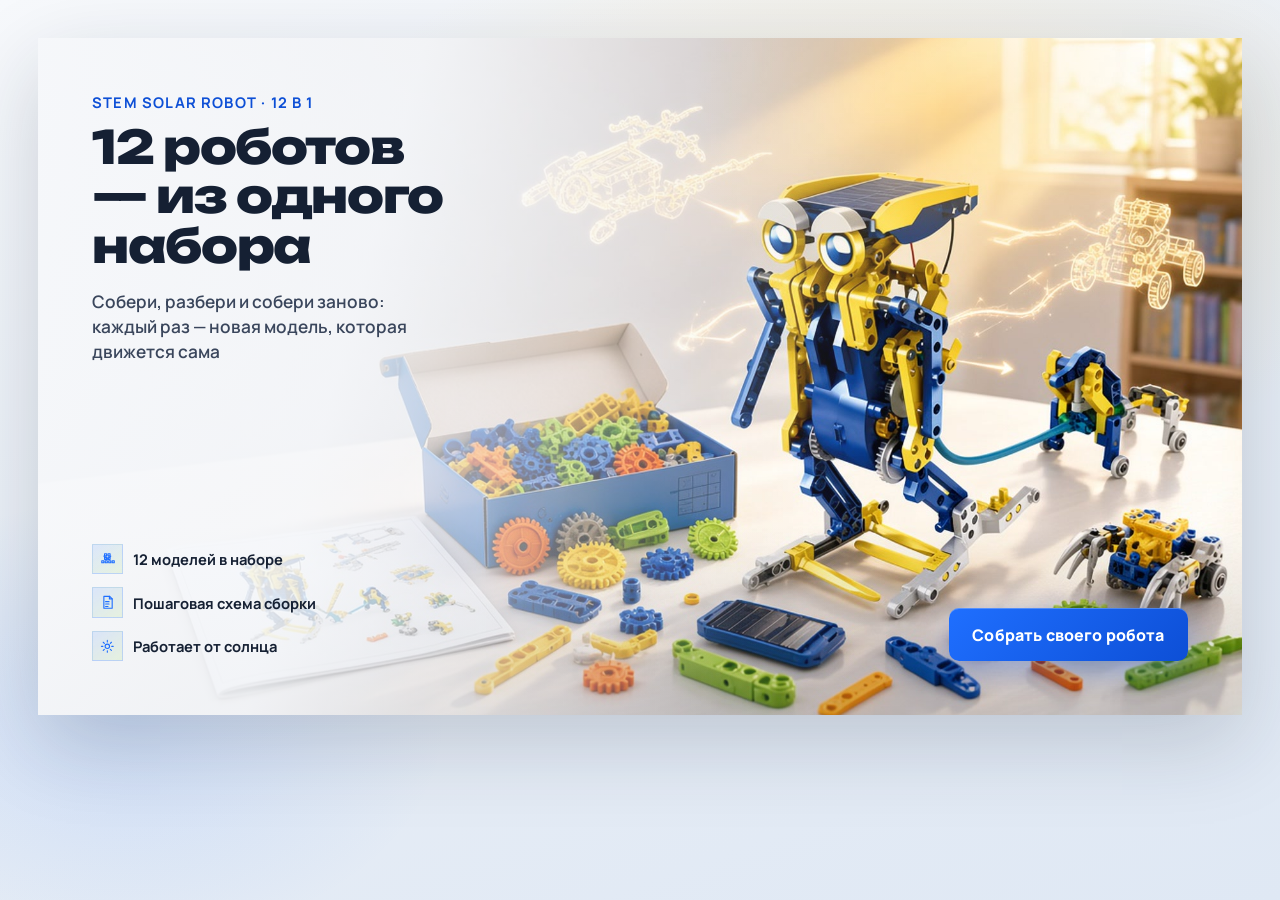
==== landing/index.html @ cdbcde7e "Add STEM Solar Robot 16:9 landing sell card Photorealistic product scene plus adaptive HTML/CSS over" ====
<!DOCTYPE html>
<html lang="ru">
<head>
  <meta charset="UTF-8" />
  <meta name="viewport" content="width=device-width, initial-scale=1" />
  <title>STEM Solar Robot 12 в 1 — продающая карточка</title>
  <link rel="preconnect" href="https://fonts.googleapis.com" />
  <link rel="preconnect" href="https://fonts.gstatic.com" crossorigin />
  <link href="https://fonts.googleapis.com/css2?family=Manrope:wght@500;600;700;800&family=Unbounded:wght@600;700;800&display=swap" rel="stylesheet" />
  <link rel="stylesheet" href="./styles.css" />
</head>
<body>
  <main class="stage" aria-label="Продающая карточка STEM Solar Robot">
    <article class="card" id="sell-card">
      <img
        class="card__photo"
        src="../assets/stem-solar-robot-scene-bg-1920x1080.jpg"
        alt="Открытый набор STEM Solar Robot 12 в 1 и собранный солнечный квадробот на детском столе"
        width="1920"
        height="1080"
      />

      <div class="card__veil" aria-hidden="true"></div>
      <div class="card__sun" aria-hidden="true"></div>

      <div class="card__content">
        <header class="card__copy">
          <p class="card__eyebrow">STEM Solar Robot · 12 в 1</p>
          <h1 class="card__title">12 роботов — из&nbsp;одного набора</h1>
          <p class="card__subtitle">
            Собери, разбери и&nbsp;собери заново: каждый раз&nbsp;— новая модель,
            которая движется сама
          </p>
        </header>

        <div class="card__footer">
          <ul class="card__features">
            <li>
              <span class="icon" aria-hidden="true">
                <svg viewBox="0 0 24 24" fill="none">
                  <path d="M8 4h3v3H8V4Zm5 0h3v3h-3V4ZM8 9h3v3H8V9Zm5 0h3v3h-3V9ZM4 14h3v3H4v-3Zm5 0h3v3H9v-3Zm5 0h3v3h-3v-3Zm5 0h3v3h-3v-3Z" stroke="currentColor" stroke-width="1.6" stroke-linejoin="round"/>
                  <path d="M7 7.5 12 12l5-4.5" stroke="currentColor" stroke-width="1.6" stroke-linecap="round"/>
                </svg>
              </span>
              <span>12 моделей в наборе</span>
            </li>
            <li>
              <span class="icon" aria-hidden="true">
                <svg viewBox="0 0 24 24" fill="none">
                  <path d="M7 3.5h8.5L19 7v13.5H7V3.5Z" stroke="currentColor" stroke-width="1.6" stroke-linejoin="round"/>
                  <path d="M15 3.5V7h4M9.5 11h5M9.5 14.5h5M9.5 18h3.5" stroke="currentColor" stroke-width="1.6" stroke-linecap="round"/>
                </svg>
              </span>
              <span>Пошаговая схема сборки</span>
            </li>
            <li>
              <span class="icon" aria-hidden="true">
                <svg viewBox="0 0 24 24" fill="none">
                  <circle cx="12" cy="12" r="3.2" stroke="currentColor" stroke-width="1.6"/>
                  <path d="M12 3.5v2.2M12 18.3v2.2M3.5 12h2.2M18.3 12h2.2M6.1 6.1l1.6 1.6M16.3 16.3l1.6 1.6M17.9 6.1l-1.6 1.6M7.7 16.3l-1.6 1.6" stroke="currentColor" stroke-width="1.6" stroke-linecap="round"/>
                </svg>
              </span>
              <span>Работает от солнца</span>
            </li>
          </ul>

          <a class="card__cta" href="#order">Собрать своего робота</a>
        </div>
      </div>
    </article>
  </main>
</body>
</html>
---- landing/styles.css ----
:root {
  --white: #ffffff;
  --fog: #eef2f6;
  --ink: #152033;
  --ink-soft: #3a465c;
  --sun: #ffc857;
  --electric: #1f6fff;
  --electric-deep: #0d4fd6;
  --orange: #ff6b2c;
  --lime: #8fd94a;
  --card-radius: 0;
  --shadow: 0 28px 80px rgba(21, 32, 51, 0.18);
}

*,
*::before,
*::after {
  box-sizing: border-box;
}

html,
body {
  margin: 0;
  min-height: 100%;
}

body {
  font-family: "Manrope", sans-serif;
  color: var(--ink);
  background:
    radial-gradient(ellipse 80% 60% at 70% 20%, rgba(255, 200, 87, 0.22), transparent 55%),
    radial-gradient(ellipse 50% 50% at 10% 80%, rgba(31, 111, 255, 0.12), transparent 50%),
    linear-gradient(160deg, #f7f9fc 0%, #e8eef6 45%, #dfe8f4 100%);
  display: grid;
  place-items: center;
  padding: clamp(16px, 3vw, 40px);
}

.stage {
  width: min(100%, 1280px);
}

.card {
  position: relative;
  aspect-ratio: 16 / 9;
  overflow: hidden;
  border-radius: var(--card-radius);
  box-shadow: var(--shadow);
  isolation: isolate;
  background: var(--fog);
}

.card__photo {
  position: absolute;
  inset: 0;
  width: 100%;
  height: 100%;
  object-fit: cover;
  object-position: 58% center;
  z-index: 0;
  transform: scale(1.02);
  animation: drift 14s ease-in-out infinite alternate;
}

.card__veil {
  position: absolute;
  inset: 0;
  z-index: 1;
  pointer-events: none;
  background:
    linear-gradient(
      105deg,
      rgba(247, 249, 252, 0.96) 0%,
      rgba(247, 249, 252, 0.88) 28%,
      rgba(247, 249, 252, 0.42) 48%,
      rgba(247, 249, 252, 0.08) 62%,
      transparent 72%
    ),
    linear-gradient(
      to top,
      rgba(21, 32, 51, 0.18) 0%,
      transparent 28%
    );
}

.card__sun {
  position: absolute;
  top: -8%;
  right: 8%;
  width: 42%;
  height: 48%;
  z-index: 1;
  pointer-events: none;
  background: radial-gradient(
    circle at 60% 40%,
    rgba(255, 200, 87, 0.45) 0%,
    rgba(255, 200, 87, 0.12) 35%,
    transparent 70%
  );
  animation: sunPulse 5.5s ease-in-out infinite;
}

.card__content {
  position: relative;
  z-index: 2;
  height: 100%;
  display: grid;
  grid-template-rows: 1fr auto;
  gap: clamp(12px, 2.2vw, 28px);
  padding: clamp(22px, 4.2vw, 64px);
}

.card__copy {
  max-width: min(52%, 560px);
}

.card__eyebrow {
  margin: 0 0 0.65em;
  font-family: "Manrope", sans-serif;
  font-size: clamp(0.7rem, 1.15vw, 0.95rem);
  font-weight: 700;
  letter-spacing: 0.08em;
  text-transform: uppercase;
  color: var(--electric-deep);
  opacity: 0;
  animation: riseIn 0.7s ease 0.1s forwards;
}

.card__title {
  margin: 0;
  max-width: 11ch;
  font-family: "Unbounded", sans-serif;
  font-weight: 800;
  font-size: clamp(1.55rem, 3.6vw, 3.35rem);
  line-height: 1.08;
  letter-spacing: -0.03em;
  color: var(--ink);
  text-wrap: balance;
  opacity: 0;
  animation: riseIn 0.8s ease 0.2s forwards;
}

.card__subtitle {
  margin: clamp(10px, 1.4vw, 18px) 0 0;
  max-width: 34ch;
  font-size: clamp(0.85rem, 1.35vw, 1.15rem);
  font-weight: 600;
  line-height: 1.45;
  color: var(--ink-soft);
  text-wrap: pretty;
  opacity: 0;
  animation: riseIn 0.8s ease 0.35s forwards;
}

.card__footer {
  display: flex;
  align-items: flex-end;
  justify-content: space-between;
  gap: clamp(16px, 3vw, 40px);
  width: 100%;
}

.card__features {
  list-style: none;
  margin: 0;
  padding: 0;
  display: grid;
  gap: clamp(8px, 1vw, 14px);
  max-width: 42%;
  opacity: 0;
  animation: riseIn 0.75s ease 0.5s forwards;
}

.card__features li {
  display: flex;
  align-items: center;
  gap: 0.7em;
  font-size: clamp(0.78rem, 1.15vw, 1rem);
  font-weight: 700;
  color: var(--ink);
}

.icon {
  flex: 0 0 auto;
  width: clamp(28px, 2.4vw, 36px);
  height: clamp(28px, 2.4vw, 36px);
  display: grid;
  place-items: center;
  color: var(--electric);
  background: linear-gradient(145deg, rgba(31, 111, 255, 0.12), rgba(143, 217, 74, 0.14));
  border: 1px solid rgba(31, 111, 255, 0.18);
}

.icon svg {
  width: 58%;
  height: 58%;
}

.card__cta {
  flex: 0 0 auto;
  display: inline-flex;
  align-items: center;
  justify-content: center;
  min-height: clamp(42px, 4.2vw, 56px);
  padding: 0.7em 1.45em;
  margin-left: auto;
  border-radius: 10px;
  background: linear-gradient(135deg, var(--electric) 0%, var(--electric-deep) 100%);
  color: var(--white);
  font-family: "Manrope", sans-serif;
  font-size: clamp(0.86rem, 1.25vw, 1.05rem);
  font-weight: 800;
  letter-spacing: 0.01em;
  text-decoration: none;
  box-shadow:
    0 10px 28px rgba(13, 79, 214, 0.35),
    inset 0 1px 0 rgba(255, 255, 255, 0.25);
  transition: transform 0.2s ease, box-shadow 0.2s ease, filter 0.2s ease;
  opacity: 0;
  animation: riseIn 0.75s ease 0.65s forwards, ctaGlow 3.2s ease-in-out 1.2s infinite;
}

.card__cta:hover,
.card__cta:focus-visible {
  transform: translateY(-2px);
  filter: brightness(1.05);
  box-shadow:
    0 14px 34px rgba(13, 79, 214, 0.42),
    inset 0 1px 0 rgba(255, 255, 255, 0.28);
  outline: none;
}

.card__cta:focus-visible {
  outline: 3px solid rgba(255, 107, 44, 0.7);
  outline-offset: 3px;
}

@keyframes riseIn {
  from {
    opacity: 0;
    transform: translateY(14px);
  }
  to {
    opacity: 1;
    transform: translateY(0);
  }
}

@keyframes sunPulse {
  0%,
  100% {
    opacity: 0.75;
    transform: scale(1);
  }
  50% {
    opacity: 1;
    transform: scale(1.06);
  }
}

@keyframes drift {
  from {
    transform: scale(1.02) translate3d(0, 0, 0);
  }
  to {
    transform: scale(1.05) translate3d(-1.2%, 0.6%, 0);
  }
}

@keyframes ctaGlow {
  0%,
  100% {
    box-shadow:
      0 10px 28px rgba(13, 79, 214, 0.35),
      inset 0 1px 0 rgba(255, 255, 255, 0.25);
  }
  50% {
    box-shadow:
      0 12px 34px rgba(13, 79, 214, 0.48),
      0 0 0 4px rgba(31, 111, 255, 0.12),
      inset 0 1px 0 rgba(255, 255, 255, 0.28);
  }
}

@media (max-width: 720px) {
  .card {
    aspect-ratio: auto;
    min-height: 560px;
  }

  .card__photo {
    object-position: 72% 40%;
  }

  .card__content {
    padding-right: clamp(18px, 5vw, 28px);
    padding-top: clamp(18px, 5vw, 28px);
    background: linear-gradient(
      to bottom,
      rgba(247, 249, 252, 0.92) 0%,
      rgba(247, 249, 252, 0.72) 55%,
      rgba(247, 249, 252, 0.35) 100%
    );
  }

  .card__title {
    max-width: 14ch;
  }

  .card__footer {
    flex-direction: column;
    align-items: stretch;
  }

  .card__features {
    max-width: none;
  }

  .card__cta {
    width: 100%;
    margin-left: 0;
  }
}

@media (prefers-reduced-motion: reduce) {
  .card__photo,
  .card__sun,
  .card__eyebrow,
  .card__title,
  .card__subtitle,
  .card__features,
  .card__cta {
    animation: none;
    opacity: 1;
    transform: none;
  }
}
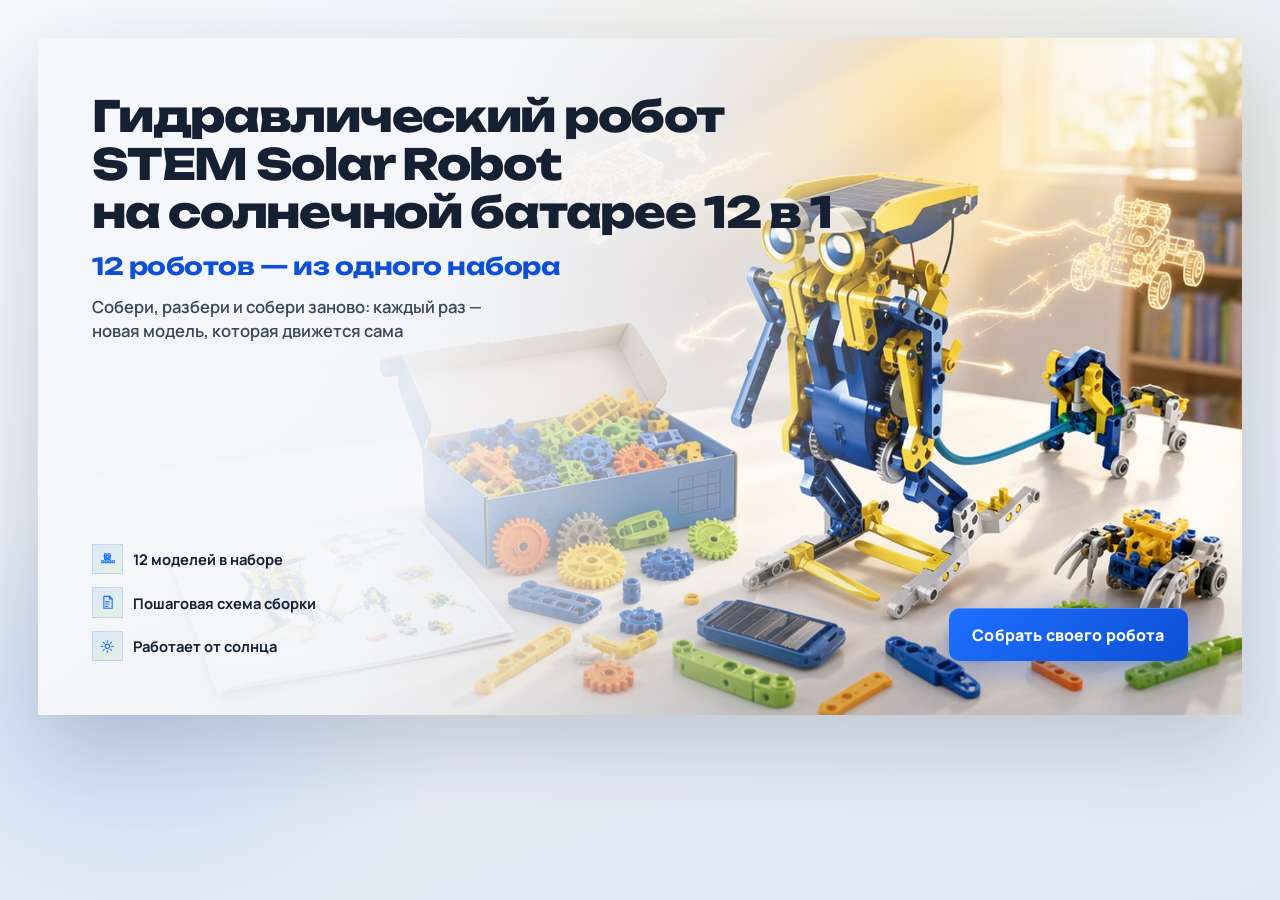
==== commit a9d673a1: "Enlarge product name as top headline on sell card Use «Гидравлический робот STEM Solar Robot на солн" ====
--- a/landing/index.html
+++ b/landing/index.html
@@ -3,7 +3,7 @@
 <head>
   <meta charset="UTF-8" />
   <meta name="viewport" content="width=device-width, initial-scale=1" />
-  <title>STEM Solar Robot 12 в 1 — продающая карточка</title>
+  <title>Гидравлический робот STEM Solar Robot на солнечной батарее 12 в 1</title>
   <link rel="preconnect" href="https://fonts.googleapis.com" />
   <link rel="preconnect" href="https://fonts.gstatic.com" crossorigin />
   <link href="https://fonts.googleapis.com/css2?family=Manrope:wght@500;600;700;800&family=Unbounded:wght@600;700;800&display=swap" rel="stylesheet" />
@@ -25,8 +25,10 @@
 
       <div class="card__content">
         <header class="card__copy">
-          <p class="card__eyebrow">STEM Solar Robot · 12 в 1</p>
-          <h1 class="card__title">12 роботов — из&nbsp;одного набора</h1>
+          <h1 class="card__title">
+            Гидравлический робот STEM Solar Robot на&nbsp;солнечной батарее 12&nbsp;в&nbsp;1
+          </h1>
+          <p class="card__lead">12 роботов — из&nbsp;одного набора</p>
           <p class="card__subtitle">
             Собери, разбери и&nbsp;собери заново: каждый раз&nbsp;— новая модель,
             которая движется сама
--- a/landing/styles.css
+++ b/landing/styles.css
@@ -70,11 +70,16 @@
   background:
     linear-gradient(
       105deg,
-      rgba(247, 249, 252, 0.96) 0%,
-      rgba(247, 249, 252, 0.88) 28%,
-      rgba(247, 249, 252, 0.42) 48%,
-      rgba(247, 249, 252, 0.08) 62%,
-      transparent 72%
+      rgba(247, 249, 252, 0.97) 0%,
+      rgba(247, 249, 252, 0.9) 34%,
+      rgba(247, 249, 252, 0.48) 54%,
+      rgba(247, 249, 252, 0.1) 68%,
+      transparent 78%
+    ),
+    linear-gradient(
+      to bottom,
+      rgba(247, 249, 252, 0.55) 0%,
+      transparent 32%
     ),
     linear-gradient(
       to top,
@@ -111,45 +116,46 @@
 }
 
 .card__copy {
-  max-width: min(52%, 560px);
-}
-
-.card__eyebrow {
-  margin: 0 0 0.65em;
-  font-family: "Manrope", sans-serif;
-  font-size: clamp(0.7rem, 1.15vw, 0.95rem);
-  font-weight: 700;
-  letter-spacing: 0.08em;
-  text-transform: uppercase;
-  color: var(--electric-deep);
-  opacity: 0;
-  animation: riseIn 0.7s ease 0.1s forwards;
+  max-width: min(78%, 920px);
 }
 
 .card__title {
   margin: 0;
-  max-width: 11ch;
+  max-width: 22ch;
   font-family: "Unbounded", sans-serif;
   font-weight: 800;
-  font-size: clamp(1.55rem, 3.6vw, 3.35rem);
-  line-height: 1.08;
+  font-size: clamp(1.45rem, 3.35vw, 3.05rem);
+  line-height: 1.12;
   letter-spacing: -0.03em;
   color: var(--ink);
   text-wrap: balance;
   opacity: 0;
-  animation: riseIn 0.8s ease 0.2s forwards;
+  animation: riseIn 0.8s ease 0.15s forwards;
+}
+
+.card__lead {
+  margin: clamp(10px, 1.3vw, 16px) 0 0;
+  max-width: 22ch;
+  font-family: "Unbounded", sans-serif;
+  font-weight: 700;
+  font-size: clamp(1.05rem, 1.85vw, 1.65rem);
+  line-height: 1.2;
+  letter-spacing: -0.02em;
+  color: var(--electric-deep);
+  opacity: 0;
+  animation: riseIn 0.75s ease 0.28s forwards;
 }
 
 .card__subtitle {
-  margin: clamp(10px, 1.4vw, 18px) 0 0;
-  max-width: 34ch;
-  font-size: clamp(0.85rem, 1.35vw, 1.15rem);
+  margin: clamp(8px, 1.1vw, 14px) 0 0;
+  max-width: 36ch;
+  font-size: clamp(0.85rem, 1.3vw, 1.1rem);
   font-weight: 600;
   line-height: 1.45;
   color: var(--ink-soft);
   text-wrap: pretty;
   opacity: 0;
-  animation: riseIn 0.8s ease 0.35s forwards;
+  animation: riseIn 0.8s ease 0.4s forwards;
 }
 
 .card__footer {
@@ -303,8 +309,12 @@
     );
   }
 
+  .card__copy {
+    max-width: 100%;
+  }
+
   .card__title {
-    max-width: 14ch;
+    max-width: 18ch;
   }
 
   .card__footer {
@@ -325,8 +335,8 @@
 @media (prefers-reduced-motion: reduce) {
   .card__photo,
   .card__sun,
-  .card__eyebrow,
   .card__title,
+  .card__lead,
   .card__subtitle,
   .card__features,
   .card__cta {
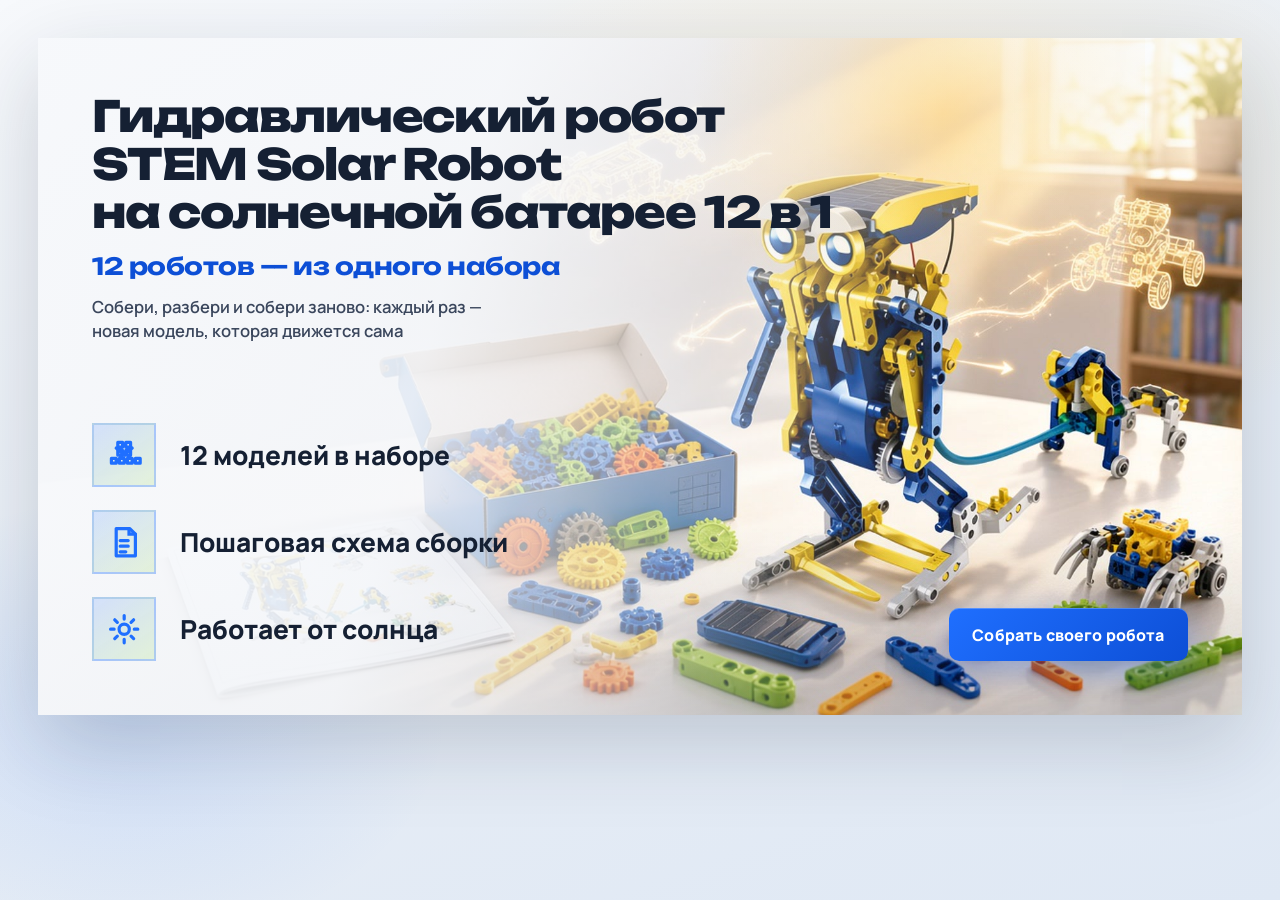
==== commit 5cc2f712: "Enlarge bottom-left feature icons and labels Scale up the three benefit rows for stronger hierarchy " ====
--- a/landing/index.html
+++ b/landing/index.html
@@ -40,8 +40,8 @@
             <li>
               <span class="icon" aria-hidden="true">
                 <svg viewBox="0 0 24 24" fill="none">
-                  <path d="M8 4h3v3H8V4Zm5 0h3v3h-3V4ZM8 9h3v3H8V9Zm5 0h3v3h-3V9ZM4 14h3v3H4v-3Zm5 0h3v3H9v-3Zm5 0h3v3h-3v-3Zm5 0h3v3h-3v-3Z" stroke="currentColor" stroke-width="1.6" stroke-linejoin="round"/>
-                  <path d="M7 7.5 12 12l5-4.5" stroke="currentColor" stroke-width="1.6" stroke-linecap="round"/>
+                  <path d="M8 4h3v3H8V4Zm5 0h3v3h-3V4ZM8 9h3v3H8V9Zm5 0h3v3h-3V9ZM4 14h3v3H4v-3Zm5 0h3v3H9v-3Zm5 0h3v3h-3v-3Zm5 0h3v3h-3v-3Z" stroke="currentColor" stroke-width="2" stroke-linejoin="round"/>
+                  <path d="M7 7.5 12 12l5-4.5" stroke="currentColor" stroke-width="2" stroke-linecap="round"/>
                 </svg>
               </span>
               <span>12 моделей в наборе</span>
@@ -49,8 +49,8 @@
             <li>
               <span class="icon" aria-hidden="true">
                 <svg viewBox="0 0 24 24" fill="none">
-                  <path d="M7 3.5h8.5L19 7v13.5H7V3.5Z" stroke="currentColor" stroke-width="1.6" stroke-linejoin="round"/>
-                  <path d="M15 3.5V7h4M9.5 11h5M9.5 14.5h5M9.5 18h3.5" stroke="currentColor" stroke-width="1.6" stroke-linecap="round"/>
+                  <path d="M7 3.5h8.5L19 7v13.5H7V3.5Z" stroke="currentColor" stroke-width="2" stroke-linejoin="round"/>
+                  <path d="M15 3.5V7h4M9.5 11h5M9.5 14.5h5M9.5 18h3.5" stroke="currentColor" stroke-width="2" stroke-linecap="round"/>
                 </svg>
               </span>
               <span>Пошаговая схема сборки</span>
@@ -58,8 +58,8 @@
             <li>
               <span class="icon" aria-hidden="true">
                 <svg viewBox="0 0 24 24" fill="none">
-                  <circle cx="12" cy="12" r="3.2" stroke="currentColor" stroke-width="1.6"/>
-                  <path d="M12 3.5v2.2M12 18.3v2.2M3.5 12h2.2M18.3 12h2.2M6.1 6.1l1.6 1.6M16.3 16.3l1.6 1.6M17.9 6.1l-1.6 1.6M7.7 16.3l-1.6 1.6" stroke="currentColor" stroke-width="1.6" stroke-linecap="round"/>
+                  <circle cx="12" cy="12" r="3.2" stroke="currentColor" stroke-width="2"/>
+                  <path d="M12 3.5v2.2M12 18.3v2.2M3.5 12h2.2M18.3 12h2.2M6.1 6.1l1.6 1.6M16.3 16.3l1.6 1.6M17.9 6.1l-1.6 1.6M7.7 16.3l-1.6 1.6" stroke="currentColor" stroke-width="2" stroke-linecap="round"/>
                 </svg>
               </span>
               <span>Работает от солнца</span>
--- a/landing/styles.css
+++ b/landing/styles.css
@@ -171,8 +171,8 @@
   margin: 0;
   padding: 0;
   display: grid;
-  gap: clamp(8px, 1vw, 14px);
-  max-width: 42%;
+  gap: clamp(16px, 1.8vw, 26px);
+  max-width: 58%;
   opacity: 0;
   animation: riseIn 0.75s ease 0.5s forwards;
 }
@@ -180,26 +180,27 @@
 .card__features li {
   display: flex;
   align-items: center;
-  gap: 0.7em;
-  font-size: clamp(0.78rem, 1.15vw, 1rem);
-  font-weight: 700;
+  gap: 0.9em;
+  font-size: clamp(1.2rem, 2.05vw, 1.7rem);
+  font-weight: 800;
+  line-height: 1.18;
   color: var(--ink);
 }
 
 .icon {
   flex: 0 0 auto;
-  width: clamp(28px, 2.4vw, 36px);
-  height: clamp(28px, 2.4vw, 36px);
+  width: clamp(54px, 5vw, 74px);
+  height: clamp(54px, 5vw, 74px);
   display: grid;
   place-items: center;
   color: var(--electric);
-  background: linear-gradient(145deg, rgba(31, 111, 255, 0.12), rgba(143, 217, 74, 0.14));
-  border: 1px solid rgba(31, 111, 255, 0.18);
+  background: linear-gradient(145deg, rgba(31, 111, 255, 0.16), rgba(143, 217, 74, 0.18));
+  border: 2px solid rgba(31, 111, 255, 0.24);
 }
 
 .icon svg {
-  width: 58%;
-  height: 58%;
+  width: 64%;
+  height: 64%;
 }
 
 .card__cta {
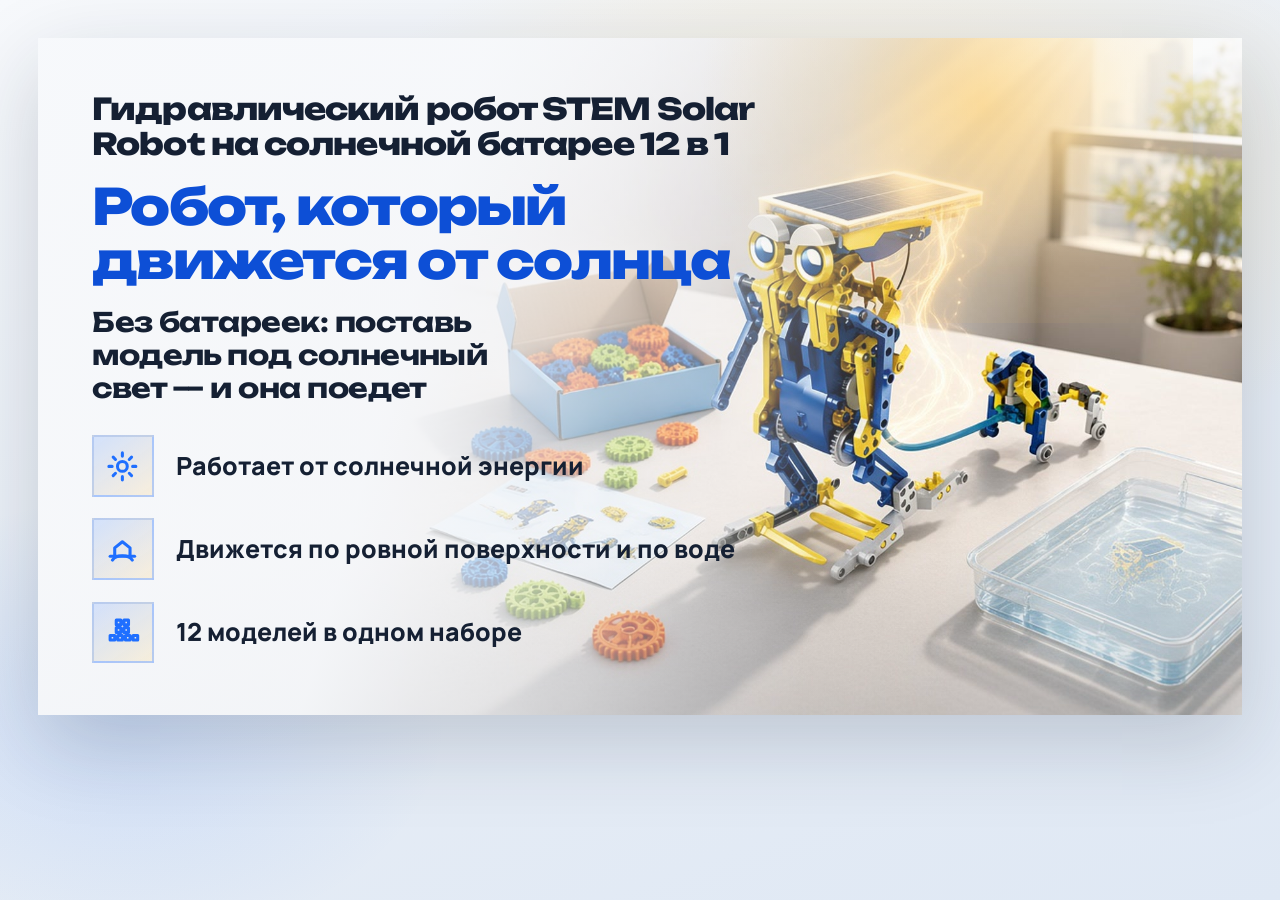
==== commit 32c5a34a: "Rebuild sell card around solar-powered motion New balcony scene with sun-to-motion energy cues and s" ====
--- a/landing/index.html
+++ b/landing/index.html
@@ -14,8 +14,8 @@
     <article class="card" id="sell-card">
       <img
         class="card__photo"
-        src="../assets/stem-solar-robot-scene-bg-1920x1080.jpg"
-        alt="Открытый набор STEM Solar Robot 12 в 1 и собранный солнечный квадробот на детском столе"
+        src="../assets/stem-solar-power-scene-bg-1920x1080.jpg"
+        alt="Солнечный квадробот STEM Solar Robot на балконе: свет падает на панель, рядом коробка набора и силуэт модели-пловца в воде"
         width="1920"
         height="1080"
       />
@@ -25,49 +25,44 @@
 
       <div class="card__content">
         <header class="card__copy">
-          <h1 class="card__title">
+          <p class="card__name">
             Гидравлический робот STEM Solar Robot на&nbsp;солнечной батарее 12&nbsp;в&nbsp;1
-          </h1>
-          <p class="card__lead">12 роботов — из&nbsp;одного набора</p>
+          </p>
+          <h1 class="card__title">Робот, который движется от&nbsp;солнца</h1>
           <p class="card__subtitle">
-            Собери, разбери и&nbsp;собери заново: каждый раз&nbsp;— новая модель,
-            которая движется сама
+            Без батареек: поставь модель под солнечный свет — и&nbsp;она поедет
           </p>
         </header>
 
-        <div class="card__footer">
-          <ul class="card__features">
-            <li>
-              <span class="icon" aria-hidden="true">
-                <svg viewBox="0 0 24 24" fill="none">
-                  <path d="M8 4h3v3H8V4Zm5 0h3v3h-3V4ZM8 9h3v3H8V9Zm5 0h3v3h-3V9ZM4 14h3v3H4v-3Zm5 0h3v3H9v-3Zm5 0h3v3h-3v-3Zm5 0h3v3h-3v-3Z" stroke="currentColor" stroke-width="2" stroke-linejoin="round"/>
-                  <path d="M7 7.5 12 12l5-4.5" stroke="currentColor" stroke-width="2" stroke-linecap="round"/>
-                </svg>
-              </span>
-              <span>12 моделей в наборе</span>
-            </li>
-            <li>
-              <span class="icon" aria-hidden="true">
-                <svg viewBox="0 0 24 24" fill="none">
-                  <path d="M7 3.5h8.5L19 7v13.5H7V3.5Z" stroke="currentColor" stroke-width="2" stroke-linejoin="round"/>
-                  <path d="M15 3.5V7h4M9.5 11h5M9.5 14.5h5M9.5 18h3.5" stroke="currentColor" stroke-width="2" stroke-linecap="round"/>
-                </svg>
-              </span>
-              <span>Пошаговая схема сборки</span>
-            </li>
-            <li>
-              <span class="icon" aria-hidden="true">
-                <svg viewBox="0 0 24 24" fill="none">
-                  <circle cx="12" cy="12" r="3.2" stroke="currentColor" stroke-width="2"/>
-                  <path d="M12 3.5v2.2M12 18.3v2.2M3.5 12h2.2M18.3 12h2.2M6.1 6.1l1.6 1.6M16.3 16.3l1.6 1.6M17.9 6.1l-1.6 1.6M7.7 16.3l-1.6 1.6" stroke="currentColor" stroke-width="2" stroke-linecap="round"/>
-                </svg>
-              </span>
-              <span>Работает от солнца</span>
-            </li>
-          </ul>
-
-          <a class="card__cta" href="#order">Собрать своего робота</a>
-        </div>
+        <ul class="card__features">
+          <li>
+            <span class="icon" aria-hidden="true">
+              <svg viewBox="0 0 24 24" fill="none">
+                <circle cx="12" cy="12" r="3.2" stroke="currentColor" stroke-width="2"/>
+                <path d="M12 3.2v2.1M12 18.7v2.1M3.2 12h2.1M18.7 12h2.1M6 6l1.5 1.5M16.5 16.5 18 18M18 6l-1.5 1.5M7.5 16.5 6 18" stroke="currentColor" stroke-width="2" stroke-linecap="round"/>
+              </svg>
+            </span>
+            <span>Работает от солнечной энергии</span>
+          </li>
+          <li>
+            <span class="icon" aria-hidden="true">
+              <svg viewBox="0 0 24 24" fill="none">
+                <path d="M4 16.5h16" stroke="currentColor" stroke-width="2" stroke-linecap="round"/>
+                <path d="M7 16.5V11l5-4 5 4v5.5" stroke="currentColor" stroke-width="2" stroke-linejoin="round"/>
+                <path d="M5.5 19c1.2-1.8 3.2-2.8 6.5-2.8s5.3 1 6.5 2.8" stroke="currentColor" stroke-width="2" stroke-linecap="round"/>
+              </svg>
+            </span>
+            <span>Движется по ровной поверхности и по воде</span>
+          </li>
+          <li>
+            <span class="icon" aria-hidden="true">
+              <svg viewBox="0 0 24 24" fill="none">
+                <path d="M8 4h3v3H8V4Zm5 0h3v3h-3V4ZM8 9h3v3H8V9Zm5 0h3v3h-3V9ZM4 14h3v3H4v-3Zm5 0h3v3H9v-3Zm5 0h3v3h-3v-3Zm5 0h3v3h-3v-3Z" stroke="currentColor" stroke-width="2" stroke-linejoin="round"/>
+              </svg>
+            </span>
+            <span>12 моделей в одном наборе</span>
+          </li>
+        </ul>
       </div>
     </article>
   </main>
--- a/landing/styles.css
+++ b/landing/styles.css
@@ -28,7 +28,7 @@
   font-family: "Manrope", sans-serif;
   color: var(--ink);
   background:
-    radial-gradient(ellipse 80% 60% at 70% 20%, rgba(255, 200, 87, 0.22), transparent 55%),
+    radial-gradient(ellipse 80% 60% at 70% 20%, rgba(255, 200, 87, 0.24), transparent 55%),
     radial-gradient(ellipse 50% 50% at 10% 80%, rgba(31, 111, 255, 0.12), transparent 50%),
     linear-gradient(160deg, #f7f9fc 0%, #e8eef6 45%, #dfe8f4 100%);
   display: grid;
@@ -56,7 +56,7 @@
   width: 100%;
   height: 100%;
   object-fit: cover;
-  object-position: 58% center;
+  object-position: 62% center;
   z-index: 0;
   transform: scale(1.02);
   animation: drift 14s ease-in-out infinite alternate;
@@ -71,35 +71,35 @@
     linear-gradient(
       105deg,
       rgba(247, 249, 252, 0.97) 0%,
-      rgba(247, 249, 252, 0.9) 34%,
-      rgba(247, 249, 252, 0.48) 54%,
+      rgba(247, 249, 252, 0.92) 32%,
+      rgba(247, 249, 252, 0.5) 52%,
       rgba(247, 249, 252, 0.1) 68%,
       transparent 78%
     ),
     linear-gradient(
       to bottom,
-      rgba(247, 249, 252, 0.55) 0%,
-      transparent 32%
+      rgba(247, 249, 252, 0.58) 0%,
+      transparent 34%
     ),
     linear-gradient(
       to top,
-      rgba(21, 32, 51, 0.18) 0%,
-      transparent 28%
+      rgba(21, 32, 51, 0.16) 0%,
+      transparent 26%
     );
 }
 
 .card__sun {
   position: absolute;
-  top: -8%;
-  right: 8%;
-  width: 42%;
-  height: 48%;
+  top: -10%;
+  right: 4%;
+  width: 46%;
+  height: 52%;
   z-index: 1;
   pointer-events: none;
   background: radial-gradient(
-    circle at 60% 40%,
-    rgba(255, 200, 87, 0.45) 0%,
-    rgba(255, 200, 87, 0.12) 35%,
+    circle at 62% 38%,
+    rgba(255, 200, 87, 0.5) 0%,
+    rgba(255, 200, 87, 0.14) 36%,
     transparent 70%
   );
   animation: sunPulse 5.5s ease-in-out infinite;
@@ -111,59 +111,54 @@
   height: 100%;
   display: grid;
   grid-template-rows: 1fr auto;
-  gap: clamp(12px, 2.2vw, 28px);
+  gap: clamp(16px, 2.4vw, 32px);
   padding: clamp(22px, 4.2vw, 64px);
 }
 
 .card__copy {
-  max-width: min(78%, 920px);
-}
-
-.card__title {
+  max-width: min(72%, 860px);
+}
+
+.card__name {
   margin: 0;
-  max-width: 22ch;
+  max-width: 28ch;
   font-family: "Unbounded", sans-serif;
   font-weight: 800;
-  font-size: clamp(1.45rem, 3.35vw, 3.05rem);
-  line-height: 1.12;
+  font-size: clamp(1.15rem, 2.35vw, 2.15rem);
+  line-height: 1.15;
   letter-spacing: -0.03em;
   color: var(--ink);
   text-wrap: balance;
   opacity: 0;
-  animation: riseIn 0.8s ease 0.15s forwards;
-}
-
-.card__lead {
-  margin: clamp(10px, 1.3vw, 16px) 0 0;
+  animation: riseIn 0.75s ease 0.1s forwards;
+}
+
+.card__title {
+  margin: clamp(12px, 1.5vw, 20px) 0 0;
+  max-width: 14ch;
+  font-family: "Unbounded", sans-serif;
+  font-weight: 800;
+  font-size: clamp(1.7rem, 3.9vw, 3.55rem);
+  line-height: 1.08;
+  letter-spacing: -0.035em;
+  color: var(--electric-deep);
+  text-wrap: balance;
+  opacity: 0;
+  animation: riseIn 0.8s ease 0.22s forwards;
+}
+
+.card__subtitle {
+  margin: clamp(12px, 1.4vw, 18px) 0 0;
   max-width: 22ch;
   font-family: "Unbounded", sans-serif;
   font-weight: 700;
-  font-size: clamp(1.05rem, 1.85vw, 1.65rem);
-  line-height: 1.2;
+  font-size: clamp(1.15rem, 2.1vw, 1.85rem);
+  line-height: 1.22;
   letter-spacing: -0.02em;
-  color: var(--electric-deep);
-  opacity: 0;
-  animation: riseIn 0.75s ease 0.28s forwards;
-}
-
-.card__subtitle {
-  margin: clamp(8px, 1.1vw, 14px) 0 0;
-  max-width: 36ch;
-  font-size: clamp(0.85rem, 1.3vw, 1.1rem);
-  font-weight: 600;
-  line-height: 1.45;
-  color: var(--ink-soft);
-  text-wrap: pretty;
-  opacity: 0;
-  animation: riseIn 0.8s ease 0.4s forwards;
-}
-
-.card__footer {
-  display: flex;
-  align-items: flex-end;
-  justify-content: space-between;
-  gap: clamp(16px, 3vw, 40px);
-  width: 100%;
+  color: var(--ink);
+  text-wrap: balance;
+  opacity: 0;
+  animation: riseIn 0.8s ease 0.34s forwards;
 }
 
 .card__features {
@@ -171,75 +166,36 @@
   margin: 0;
   padding: 0;
   display: grid;
-  gap: clamp(16px, 1.8vw, 26px);
-  max-width: 58%;
-  opacity: 0;
-  animation: riseIn 0.75s ease 0.5s forwards;
+  gap: clamp(14px, 1.7vw, 24px);
+  max-width: min(70%, 720px);
+  opacity: 0;
+  animation: riseIn 0.75s ease 0.48s forwards;
 }
 
 .card__features li {
   display: flex;
   align-items: center;
   gap: 0.9em;
-  font-size: clamp(1.2rem, 2.05vw, 1.7rem);
+  font-size: clamp(1.15rem, 1.95vw, 1.6rem);
   font-weight: 800;
-  line-height: 1.18;
+  line-height: 1.2;
   color: var(--ink);
 }
 
 .icon {
   flex: 0 0 auto;
-  width: clamp(54px, 5vw, 74px);
-  height: clamp(54px, 5vw, 74px);
+  width: clamp(52px, 4.8vw, 72px);
+  height: clamp(52px, 4.8vw, 72px);
   display: grid;
   place-items: center;
   color: var(--electric);
-  background: linear-gradient(145deg, rgba(31, 111, 255, 0.16), rgba(143, 217, 74, 0.18));
+  background: linear-gradient(145deg, rgba(31, 111, 255, 0.16), rgba(255, 200, 87, 0.18));
   border: 2px solid rgba(31, 111, 255, 0.24);
 }
 
 .icon svg {
   width: 64%;
   height: 64%;
-}
-
-.card__cta {
-  flex: 0 0 auto;
-  display: inline-flex;
-  align-items: center;
-  justify-content: center;
-  min-height: clamp(42px, 4.2vw, 56px);
-  padding: 0.7em 1.45em;
-  margin-left: auto;
-  border-radius: 10px;
-  background: linear-gradient(135deg, var(--electric) 0%, var(--electric-deep) 100%);
-  color: var(--white);
-  font-family: "Manrope", sans-serif;
-  font-size: clamp(0.86rem, 1.25vw, 1.05rem);
-  font-weight: 800;
-  letter-spacing: 0.01em;
-  text-decoration: none;
-  box-shadow:
-    0 10px 28px rgba(13, 79, 214, 0.35),
-    inset 0 1px 0 rgba(255, 255, 255, 0.25);
-  transition: transform 0.2s ease, box-shadow 0.2s ease, filter 0.2s ease;
-  opacity: 0;
-  animation: riseIn 0.75s ease 0.65s forwards, ctaGlow 3.2s ease-in-out 1.2s infinite;
-}
-
-.card__cta:hover,
-.card__cta:focus-visible {
-  transform: translateY(-2px);
-  filter: brightness(1.05);
-  box-shadow:
-    0 14px 34px rgba(13, 79, 214, 0.42),
-    inset 0 1px 0 rgba(255, 255, 255, 0.28);
-  outline: none;
-}
-
-.card__cta:focus-visible {
-  outline: 3px solid rgba(255, 107, 44, 0.7);
-  outline-offset: 3px;
 }
 
 @keyframes riseIn {
@@ -274,29 +230,14 @@
   }
 }
 
-@keyframes ctaGlow {
-  0%,
-  100% {
-    box-shadow:
-      0 10px 28px rgba(13, 79, 214, 0.35),
-      inset 0 1px 0 rgba(255, 255, 255, 0.25);
-  }
-  50% {
-    box-shadow:
-      0 12px 34px rgba(13, 79, 214, 0.48),
-      0 0 0 4px rgba(31, 111, 255, 0.12),
-      inset 0 1px 0 rgba(255, 255, 255, 0.28);
-  }
-}
-
 @media (max-width: 720px) {
   .card {
     aspect-ratio: auto;
-    min-height: 560px;
+    min-height: 620px;
   }
 
   .card__photo {
-    object-position: 72% 40%;
+    object-position: 78% 35%;
   }
 
   .card__content {
@@ -304,43 +245,33 @@
     padding-top: clamp(18px, 5vw, 28px);
     background: linear-gradient(
       to bottom,
-      rgba(247, 249, 252, 0.92) 0%,
-      rgba(247, 249, 252, 0.72) 55%,
-      rgba(247, 249, 252, 0.35) 100%
+      rgba(247, 249, 252, 0.94) 0%,
+      rgba(247, 249, 252, 0.78) 55%,
+      rgba(247, 249, 252, 0.4) 100%
     );
   }
 
-  .card__copy {
+  .card__copy,
+  .card__features {
     max-width: 100%;
   }
 
   .card__title {
-    max-width: 18ch;
-  }
-
-  .card__footer {
-    flex-direction: column;
-    align-items: stretch;
-  }
-
-  .card__features {
-    max-width: none;
-  }
-
-  .card__cta {
-    width: 100%;
-    margin-left: 0;
+    max-width: 16ch;
+  }
+
+  .card__subtitle {
+    max-width: 24ch;
   }
 }
 
 @media (prefers-reduced-motion: reduce) {
   .card__photo,
   .card__sun,
+  .card__name,
   .card__title,
-  .card__lead,
   .card__subtitle,
-  .card__features,
-  .card__cta {
+  .card__features {
     animation: none;
     opacity: 1;
     transform: none;
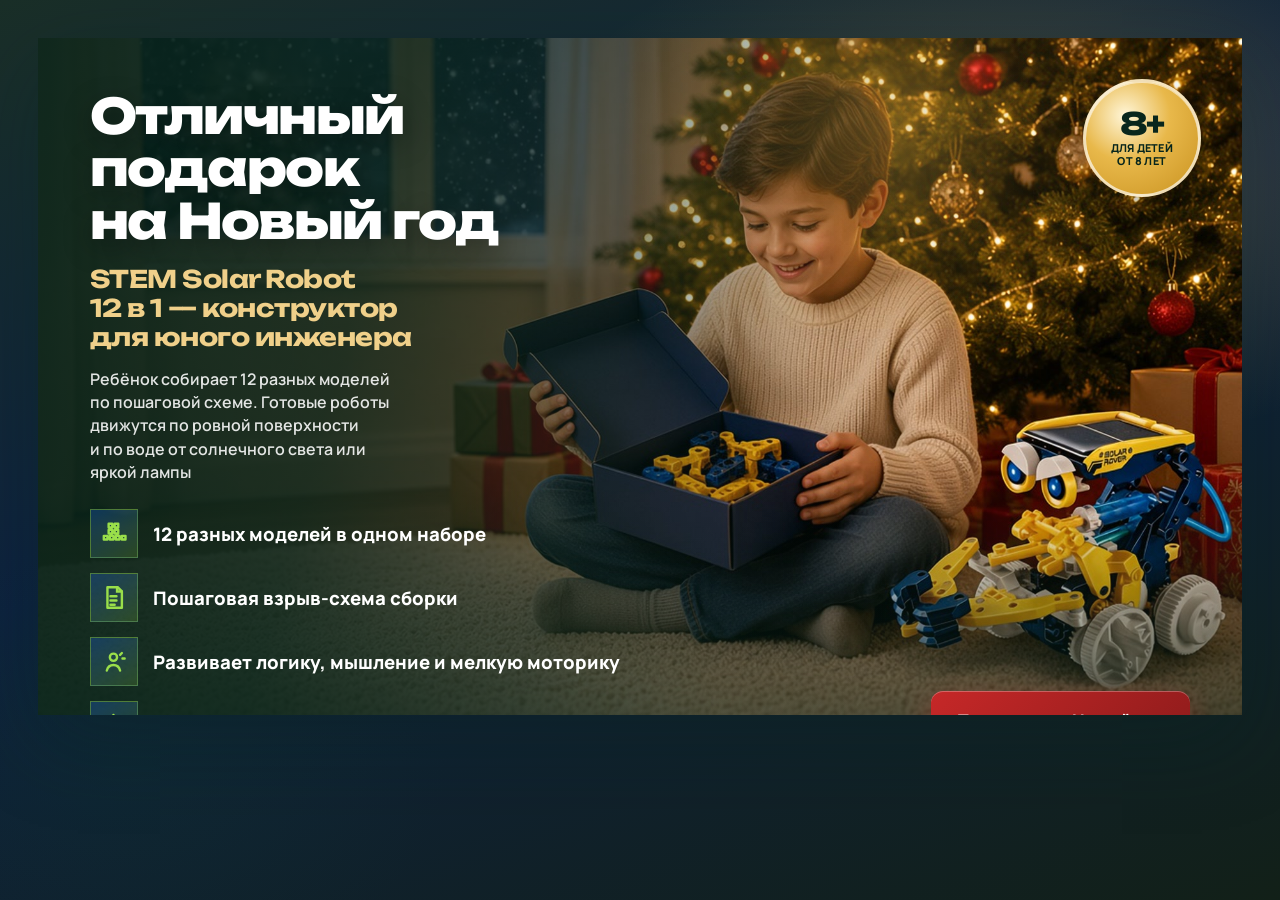
==== commit e16233fc: "Add New Year gift landing card for STEM Solar Robot Festive living-room scene with boy and kit, Russ" ====
--- a/landing/index.html
+++ b/landing/index.html
@@ -3,66 +3,86 @@
 <head>
   <meta charset="UTF-8" />
   <meta name="viewport" content="width=device-width, initial-scale=1" />
-  <title>Гидравлический робот STEM Solar Robot на солнечной батарее 12 в 1</title>
+  <title>Отличный подарок на Новый год — STEM Solar Robot 12 в 1</title>
   <link rel="preconnect" href="https://fonts.googleapis.com" />
   <link rel="preconnect" href="https://fonts.gstatic.com" crossorigin />
   <link href="https://fonts.googleapis.com/css2?family=Manrope:wght@500;600;700;800&family=Unbounded:wght@600;700;800&display=swap" rel="stylesheet" />
   <link rel="stylesheet" href="./styles.css" />
 </head>
 <body>
-  <main class="stage" aria-label="Продающая карточка STEM Solar Robot">
+  <main class="stage" aria-label="Новогодняя продающая карточка STEM Solar Robot">
     <article class="card" id="sell-card">
       <img
         class="card__photo"
-        src="../assets/stem-solar-power-scene-bg-1920x1080.jpg"
-        alt="Солнечный квадробот STEM Solar Robot на балконе: свет падает на панель, рядом коробка набора и силуэт модели-пловца в воде"
+        src="../assets/stem-newyear-gift-scene-bg-1920x1080.jpg"
+        alt="Мальчик под ёлкой открывает набор STEM Solar Robot 12 в 1, рядом собранный солнечный робот"
         width="1920"
         height="1080"
       />
 
       <div class="card__veil" aria-hidden="true"></div>
-      <div class="card__sun" aria-hidden="true"></div>
+      <div class="card__glow" aria-hidden="true"></div>
+
+      <div class="card__badge" aria-label="Для детей от 8 лет">
+        <span class="card__badge-age">8+</span>
+        <span class="card__badge-text">Для детей<br />от 8 лет</span>
+      </div>
 
       <div class="card__content">
         <header class="card__copy">
-          <p class="card__name">
-            Гидравлический робот STEM Solar Robot на&nbsp;солнечной батарее 12&nbsp;в&nbsp;1
+          <h1 class="card__title">Отличный подарок на&nbsp;Новый год</h1>
+          <p class="card__lead">
+            STEM Solar Robot 12&nbsp;в&nbsp;1 — конструктор для юного инженера
           </p>
-          <h1 class="card__title">Робот, который движется от&nbsp;солнца</h1>
           <p class="card__subtitle">
-            Без батареек: поставь модель под солнечный свет — и&nbsp;она поедет
+            Ребёнок собирает 12 разных моделей по&nbsp;пошаговой схеме.
+            Готовые роботы движутся по&nbsp;ровной поверхности и&nbsp;по&nbsp;воде
+            от&nbsp;солнечного света или яркой лампы
           </p>
         </header>
 
-        <ul class="card__features">
-          <li>
-            <span class="icon" aria-hidden="true">
-              <svg viewBox="0 0 24 24" fill="none">
-                <circle cx="12" cy="12" r="3.2" stroke="currentColor" stroke-width="2"/>
-                <path d="M12 3.2v2.1M12 18.7v2.1M3.2 12h2.1M18.7 12h2.1M6 6l1.5 1.5M16.5 16.5 18 18M18 6l-1.5 1.5M7.5 16.5 6 18" stroke="currentColor" stroke-width="2" stroke-linecap="round"/>
-              </svg>
-            </span>
-            <span>Работает от солнечной энергии</span>
-          </li>
-          <li>
-            <span class="icon" aria-hidden="true">
-              <svg viewBox="0 0 24 24" fill="none">
-                <path d="M4 16.5h16" stroke="currentColor" stroke-width="2" stroke-linecap="round"/>
-                <path d="M7 16.5V11l5-4 5 4v5.5" stroke="currentColor" stroke-width="2" stroke-linejoin="round"/>
-                <path d="M5.5 19c1.2-1.8 3.2-2.8 6.5-2.8s5.3 1 6.5 2.8" stroke="currentColor" stroke-width="2" stroke-linecap="round"/>
-              </svg>
-            </span>
-            <span>Движется по ровной поверхности и по воде</span>
-          </li>
-          <li>
-            <span class="icon" aria-hidden="true">
-              <svg viewBox="0 0 24 24" fill="none">
-                <path d="M8 4h3v3H8V4Zm5 0h3v3h-3V4ZM8 9h3v3H8V9Zm5 0h3v3h-3V9ZM4 14h3v3H4v-3Zm5 0h3v3H9v-3Zm5 0h3v3h-3v-3Zm5 0h3v3h-3v-3Z" stroke="currentColor" stroke-width="2" stroke-linejoin="round"/>
-              </svg>
-            </span>
-            <span>12 моделей в одном наборе</span>
-          </li>
-        </ul>
+        <div class="card__footer">
+          <ul class="card__features">
+            <li>
+              <span class="icon" aria-hidden="true">
+                <svg viewBox="0 0 24 24" fill="none">
+                  <path d="M8 4h3v3H8V4Zm5 0h3v3h-3V4ZM8 9h3v3H8V9Zm5 0h3v3h-3V9ZM4 14h3v3H4v-3Zm5 0h3v3H9v-3Zm5 0h3v3h-3v-3Zm5 0h3v3h-3v-3Z" stroke="currentColor" stroke-width="2" stroke-linejoin="round"/>
+                </svg>
+              </span>
+              <span>12 разных моделей в одном наборе</span>
+            </li>
+            <li>
+              <span class="icon" aria-hidden="true">
+                <svg viewBox="0 0 24 24" fill="none">
+                  <path d="M7 3.5h8.5L19 7v13.5H7V3.5Z" stroke="currentColor" stroke-width="2" stroke-linejoin="round"/>
+                  <path d="M15 3.5V7h4M9.5 11h5M9.5 14.5h5M9.5 18h3.5" stroke="currentColor" stroke-width="2" stroke-linecap="round"/>
+                </svg>
+              </span>
+              <span>Пошаговая взрыв-схема сборки</span>
+            </li>
+            <li>
+              <span class="icon" aria-hidden="true">
+                <svg viewBox="0 0 24 24" fill="none">
+                  <circle cx="12" cy="8.5" r="3" stroke="currentColor" stroke-width="2"/>
+                  <path d="M6.5 19.5c.8-3 2.9-4.5 5.5-4.5s4.7 1.5 5.5 4.5" stroke="currentColor" stroke-width="2" stroke-linecap="round"/>
+                  <path d="M17.5 6.5 19 5M19.5 9.5h1.8" stroke="currentColor" stroke-width="2" stroke-linecap="round"/>
+                </svg>
+              </span>
+              <span>Развивает логику, мышление и мелкую моторику</span>
+            </li>
+            <li>
+              <span class="icon" aria-hidden="true">
+                <svg viewBox="0 0 24 24" fill="none">
+                  <circle cx="12" cy="12" r="3.2" stroke="currentColor" stroke-width="2"/>
+                  <path d="M12 3.2v2.1M12 18.7v2.1M3.2 12h2.1M18.7 12h2.1M6 6l1.5 1.5M16.5 16.5 18 18M18 6l-1.5 1.5M7.5 16.5 6 18" stroke="currentColor" stroke-width="2" stroke-linecap="round"/>
+                </svg>
+              </span>
+              <span>Работает от солнечной энергии</span>
+            </li>
+          </ul>
+
+          <a class="card__cta" href="#gift">Подарить на Новый год</a>
+        </div>
       </div>
     </article>
   </main>
--- a/landing/styles.css
+++ b/landing/styles.css
@@ -1,15 +1,17 @@
 :root {
   --white: #ffffff;
-  --fog: #eef2f6;
-  --ink: #152033;
-  --ink-soft: #3a465c;
-  --sun: #ffc857;
+  --fog: #f4efe6;
+  --ink: #122018;
+  --ink-soft: #3a4a40;
+  --pine: #0f3d2e;
+  --pine-deep: #08261c;
+  --navy: #0d2140;
+  --gold: #e8b84a;
+  --gold-soft: #f0d08a;
+  --red: #c62828;
   --electric: #1f6fff;
-  --electric-deep: #0d4fd6;
-  --orange: #ff6b2c;
-  --lime: #8fd94a;
-  --card-radius: 0;
-  --shadow: 0 28px 80px rgba(21, 32, 51, 0.18);
+  --lime: #9adf4a;
+  --shadow: 0 28px 80px rgba(8, 38, 28, 0.28);
 }
 
 *,
@@ -28,9 +30,9 @@
   font-family: "Manrope", sans-serif;
   color: var(--ink);
   background:
-    radial-gradient(ellipse 80% 60% at 70% 20%, rgba(255, 200, 87, 0.24), transparent 55%),
-    radial-gradient(ellipse 50% 50% at 10% 80%, rgba(31, 111, 255, 0.12), transparent 50%),
-    linear-gradient(160deg, #f7f9fc 0%, #e8eef6 45%, #dfe8f4 100%);
+    radial-gradient(ellipse 70% 55% at 80% 20%, rgba(232, 184, 74, 0.28), transparent 55%),
+    radial-gradient(ellipse 50% 50% at 10% 85%, rgba(15, 61, 46, 0.22), transparent 50%),
+    linear-gradient(160deg, #1a2f28 0%, #0d2140 45%, #122018 100%);
   display: grid;
   place-items: center;
   padding: clamp(16px, 3vw, 40px);
@@ -44,10 +46,9 @@
   position: relative;
   aspect-ratio: 16 / 9;
   overflow: hidden;
-  border-radius: var(--card-radius);
   box-shadow: var(--shadow);
   isolation: isolate;
-  background: var(--fog);
+  background: #1a2430;
 }
 
 .card__photo {
@@ -56,10 +57,10 @@
   width: 100%;
   height: 100%;
   object-fit: cover;
-  object-position: 62% center;
+  object-position: 68% center;
   z-index: 0;
   transform: scale(1.02);
-  animation: drift 14s ease-in-out infinite alternate;
+  animation: drift 16s ease-in-out infinite alternate;
 }
 
 .card__veil {
@@ -70,39 +71,73 @@
   background:
     linear-gradient(
       105deg,
-      rgba(247, 249, 252, 0.97) 0%,
-      rgba(247, 249, 252, 0.92) 32%,
-      rgba(247, 249, 252, 0.5) 52%,
-      rgba(247, 249, 252, 0.1) 68%,
-      transparent 78%
-    ),
-    linear-gradient(
-      to bottom,
-      rgba(247, 249, 252, 0.58) 0%,
-      transparent 34%
+      rgba(8, 38, 28, 0.88) 0%,
+      rgba(8, 38, 28, 0.78) 28%,
+      rgba(8, 38, 28, 0.42) 48%,
+      rgba(8, 38, 28, 0.08) 62%,
+      transparent 74%
     ),
     linear-gradient(
       to top,
-      rgba(21, 32, 51, 0.16) 0%,
-      transparent 26%
+      rgba(8, 38, 28, 0.55) 0%,
+      transparent 34%
     );
 }
 
-.card__sun {
+.card__glow {
   position: absolute;
-  top: -10%;
-  right: 4%;
-  width: 46%;
-  height: 52%;
+  top: -12%;
+  right: 8%;
+  width: 48%;
+  height: 55%;
   z-index: 1;
   pointer-events: none;
   background: radial-gradient(
-    circle at 62% 38%,
-    rgba(255, 200, 87, 0.5) 0%,
-    rgba(255, 200, 87, 0.14) 36%,
+    circle at 55% 45%,
+    rgba(232, 184, 74, 0.35) 0%,
+    rgba(232, 184, 74, 0.08) 40%,
     transparent 70%
   );
   animation: sunPulse 5.5s ease-in-out infinite;
+}
+
+.card__badge {
+  position: absolute;
+  top: clamp(18px, 3.2vw, 42px);
+  right: clamp(18px, 3.2vw, 42px);
+  z-index: 3;
+  width: clamp(92px, 9.2vw, 128px);
+  height: clamp(92px, 9.2vw, 128px);
+  border-radius: 50%;
+  display: grid;
+  place-content: center;
+  text-align: center;
+  gap: 2px;
+  background:
+    radial-gradient(circle at 35% 30%, #fff6d8 0%, var(--gold) 42%, #c99220 100%);
+  color: var(--pine-deep);
+  box-shadow:
+    0 10px 28px rgba(0, 0, 0, 0.28),
+    inset 0 1px 0 rgba(255, 255, 255, 0.55);
+  border: 3px solid rgba(255, 255, 255, 0.65);
+  opacity: 0;
+  animation: riseIn 0.7s ease 0.15s forwards;
+}
+
+.card__badge-age {
+  font-family: "Unbounded", sans-serif;
+  font-weight: 800;
+  font-size: clamp(1.45rem, 2.4vw, 2.2rem);
+  line-height: 1;
+  letter-spacing: -0.04em;
+}
+
+.card__badge-text {
+  font-size: clamp(0.58rem, 0.85vw, 0.78rem);
+  font-weight: 800;
+  line-height: 1.15;
+  text-transform: uppercase;
+  letter-spacing: 0.02em;
 }
 
 .card__content {
@@ -111,54 +146,61 @@
   height: 100%;
   display: grid;
   grid-template-rows: 1fr auto;
-  gap: clamp(16px, 2.4vw, 32px);
-  padding: clamp(22px, 4.2vw, 64px);
+  gap: clamp(14px, 2vw, 28px);
+  padding: clamp(22px, 4vw, 60px);
 }
 
 .card__copy {
-  max-width: min(72%, 860px);
-}
-
-.card__name {
+  max-width: min(58%, 680px);
+}
+
+.card__title {
   margin: 0;
-  max-width: 28ch;
+  max-width: 12ch;
   font-family: "Unbounded", sans-serif;
   font-weight: 800;
-  font-size: clamp(1.15rem, 2.35vw, 2.15rem);
-  line-height: 1.15;
+  font-size: clamp(1.7rem, 3.8vw, 3.45rem);
+  line-height: 1.08;
   letter-spacing: -0.03em;
-  color: var(--ink);
+  color: var(--white);
   text-wrap: balance;
-  opacity: 0;
-  animation: riseIn 0.75s ease 0.1s forwards;
-}
-
-.card__title {
-  margin: clamp(12px, 1.5vw, 20px) 0 0;
-  max-width: 14ch;
-  font-family: "Unbounded", sans-serif;
-  font-weight: 800;
-  font-size: clamp(1.7rem, 3.9vw, 3.55rem);
-  line-height: 1.08;
-  letter-spacing: -0.035em;
-  color: var(--electric-deep);
-  text-wrap: balance;
-  opacity: 0;
-  animation: riseIn 0.8s ease 0.22s forwards;
-}
-
-.card__subtitle {
+  text-shadow: 0 8px 28px rgba(0, 0, 0, 0.35);
+  opacity: 0;
+  animation: riseIn 0.8s ease 0.18s forwards;
+}
+
+.card__lead {
   margin: clamp(12px, 1.4vw, 18px) 0 0;
   max-width: 22ch;
   font-family: "Unbounded", sans-serif;
   font-weight: 700;
-  font-size: clamp(1.15rem, 2.1vw, 1.85rem);
-  line-height: 1.22;
+  font-size: clamp(1.05rem, 1.9vw, 1.7rem);
+  line-height: 1.2;
   letter-spacing: -0.02em;
-  color: var(--ink);
+  color: var(--gold-soft);
   text-wrap: balance;
   opacity: 0;
-  animation: riseIn 0.8s ease 0.34s forwards;
+  animation: riseIn 0.75s ease 0.3s forwards;
+}
+
+.card__subtitle {
+  margin: clamp(10px, 1.2vw, 16px) 0 0;
+  max-width: 34ch;
+  font-size: clamp(0.9rem, 1.25vw, 1.12rem);
+  font-weight: 600;
+  line-height: 1.45;
+  color: rgba(255, 255, 255, 0.88);
+  text-wrap: pretty;
+  opacity: 0;
+  animation: riseIn 0.8s ease 0.4s forwards;
+}
+
+.card__footer {
+  display: flex;
+  align-items: flex-end;
+  justify-content: space-between;
+  gap: clamp(16px, 3vw, 36px);
+  width: 100%;
 }
 
 .card__features {
@@ -166,36 +208,72 @@
   margin: 0;
   padding: 0;
   display: grid;
-  gap: clamp(14px, 1.7vw, 24px);
-  max-width: min(70%, 720px);
-  opacity: 0;
-  animation: riseIn 0.75s ease 0.48s forwards;
+  gap: clamp(10px, 1.2vw, 16px);
+  max-width: min(58%, 640px);
+  opacity: 0;
+  animation: riseIn 0.75s ease 0.5s forwards;
 }
 
 .card__features li {
   display: flex;
   align-items: center;
-  gap: 0.9em;
-  font-size: clamp(1.15rem, 1.95vw, 1.6rem);
+  gap: 0.8em;
+  font-size: clamp(0.95rem, 1.45vw, 1.25rem);
   font-weight: 800;
   line-height: 1.2;
-  color: var(--ink);
+  color: var(--white);
 }
 
 .icon {
   flex: 0 0 auto;
-  width: clamp(52px, 4.8vw, 72px);
-  height: clamp(52px, 4.8vw, 72px);
+  width: clamp(42px, 3.8vw, 56px);
+  height: clamp(42px, 3.8vw, 56px);
   display: grid;
   place-items: center;
-  color: var(--electric);
-  background: linear-gradient(145deg, rgba(31, 111, 255, 0.16), rgba(255, 200, 87, 0.18));
-  border: 2px solid rgba(31, 111, 255, 0.24);
+  color: var(--lime);
+  background: linear-gradient(145deg, rgba(31, 111, 255, 0.28), rgba(154, 223, 74, 0.18));
+  border: 1.5px solid rgba(154, 223, 74, 0.35);
 }
 
 .icon svg {
-  width: 64%;
-  height: 64%;
+  width: 62%;
+  height: 62%;
+}
+
+.card__cta {
+  flex: 0 0 auto;
+  display: inline-flex;
+  align-items: center;
+  justify-content: center;
+  min-height: clamp(48px, 4.6vw, 62px);
+  padding: 0.75em 1.5em;
+  margin-left: auto;
+  border-radius: 12px;
+  background: linear-gradient(135deg, var(--red) 0%, #8e1b1b 100%);
+  color: var(--white);
+  font-family: "Manrope", sans-serif;
+  font-size: clamp(0.95rem, 1.35vw, 1.15rem);
+  font-weight: 800;
+  letter-spacing: 0.01em;
+  text-decoration: none;
+  box-shadow:
+    0 12px 30px rgba(198, 40, 40, 0.42),
+    inset 0 1px 0 rgba(255, 255, 255, 0.28);
+  transition: transform 0.2s ease, box-shadow 0.2s ease, filter 0.2s ease;
+  opacity: 0;
+  animation: riseIn 0.75s ease 0.62s forwards, ctaGlow 3.2s ease-in-out 1.2s infinite;
+}
+
+.card__cta:hover,
+.card__cta:focus-visible {
+  transform: translateY(-2px);
+  filter: brightness(1.06);
+  outline: none;
+}
+
+.card__cta:focus-visible {
+  outline: 3px solid rgba(232, 184, 74, 0.8);
+  outline-offset: 3px;
 }
 
 @keyframes riseIn {
@@ -212,12 +290,12 @@
 @keyframes sunPulse {
   0%,
   100% {
-    opacity: 0.75;
+    opacity: 0.7;
     transform: scale(1);
   }
   50% {
     opacity: 1;
-    transform: scale(1.06);
+    transform: scale(1.05);
   }
 }
 
@@ -226,28 +304,42 @@
     transform: scale(1.02) translate3d(0, 0, 0);
   }
   to {
-    transform: scale(1.05) translate3d(-1.2%, 0.6%, 0);
+    transform: scale(1.05) translate3d(-1%, 0.5%, 0);
+  }
+}
+
+@keyframes ctaGlow {
+  0%,
+  100% {
+    box-shadow:
+      0 12px 30px rgba(198, 40, 40, 0.42),
+      inset 0 1px 0 rgba(255, 255, 255, 0.28);
+  }
+  50% {
+    box-shadow:
+      0 14px 36px rgba(198, 40, 40, 0.55),
+      0 0 0 4px rgba(232, 184, 74, 0.16),
+      inset 0 1px 0 rgba(255, 255, 255, 0.3);
   }
 }
 
 @media (max-width: 720px) {
   .card {
     aspect-ratio: auto;
-    min-height: 620px;
+    min-height: 680px;
   }
 
   .card__photo {
-    object-position: 78% 35%;
+    object-position: 75% 30%;
   }
 
   .card__content {
-    padding-right: clamp(18px, 5vw, 28px);
-    padding-top: clamp(18px, 5vw, 28px);
+    padding-right: clamp(16px, 5vw, 24px);
     background: linear-gradient(
       to bottom,
-      rgba(247, 249, 252, 0.94) 0%,
-      rgba(247, 249, 252, 0.78) 55%,
-      rgba(247, 249, 252, 0.4) 100%
+      rgba(8, 38, 28, 0.88) 0%,
+      rgba(8, 38, 28, 0.72) 55%,
+      rgba(8, 38, 28, 0.45) 100%
     );
   }
 
@@ -256,22 +348,31 @@
     max-width: 100%;
   }
 
-  .card__title {
-    max-width: 16ch;
-  }
-
-  .card__subtitle {
-    max-width: 24ch;
+  .card__footer {
+    flex-direction: column;
+    align-items: stretch;
+  }
+
+  .card__cta {
+    width: 100%;
+    margin-left: 0;
+  }
+
+  .card__badge {
+    top: 14px;
+    right: 14px;
   }
 }
 
 @media (prefers-reduced-motion: reduce) {
   .card__photo,
-  .card__sun,
-  .card__name,
+  .card__glow,
+  .card__badge,
   .card__title,
+  .card__lead,
   .card__subtitle,
-  .card__features {
+  .card__features,
+  .card__cta {
     animation: none;
     opacity: 1;
     transform: none;
